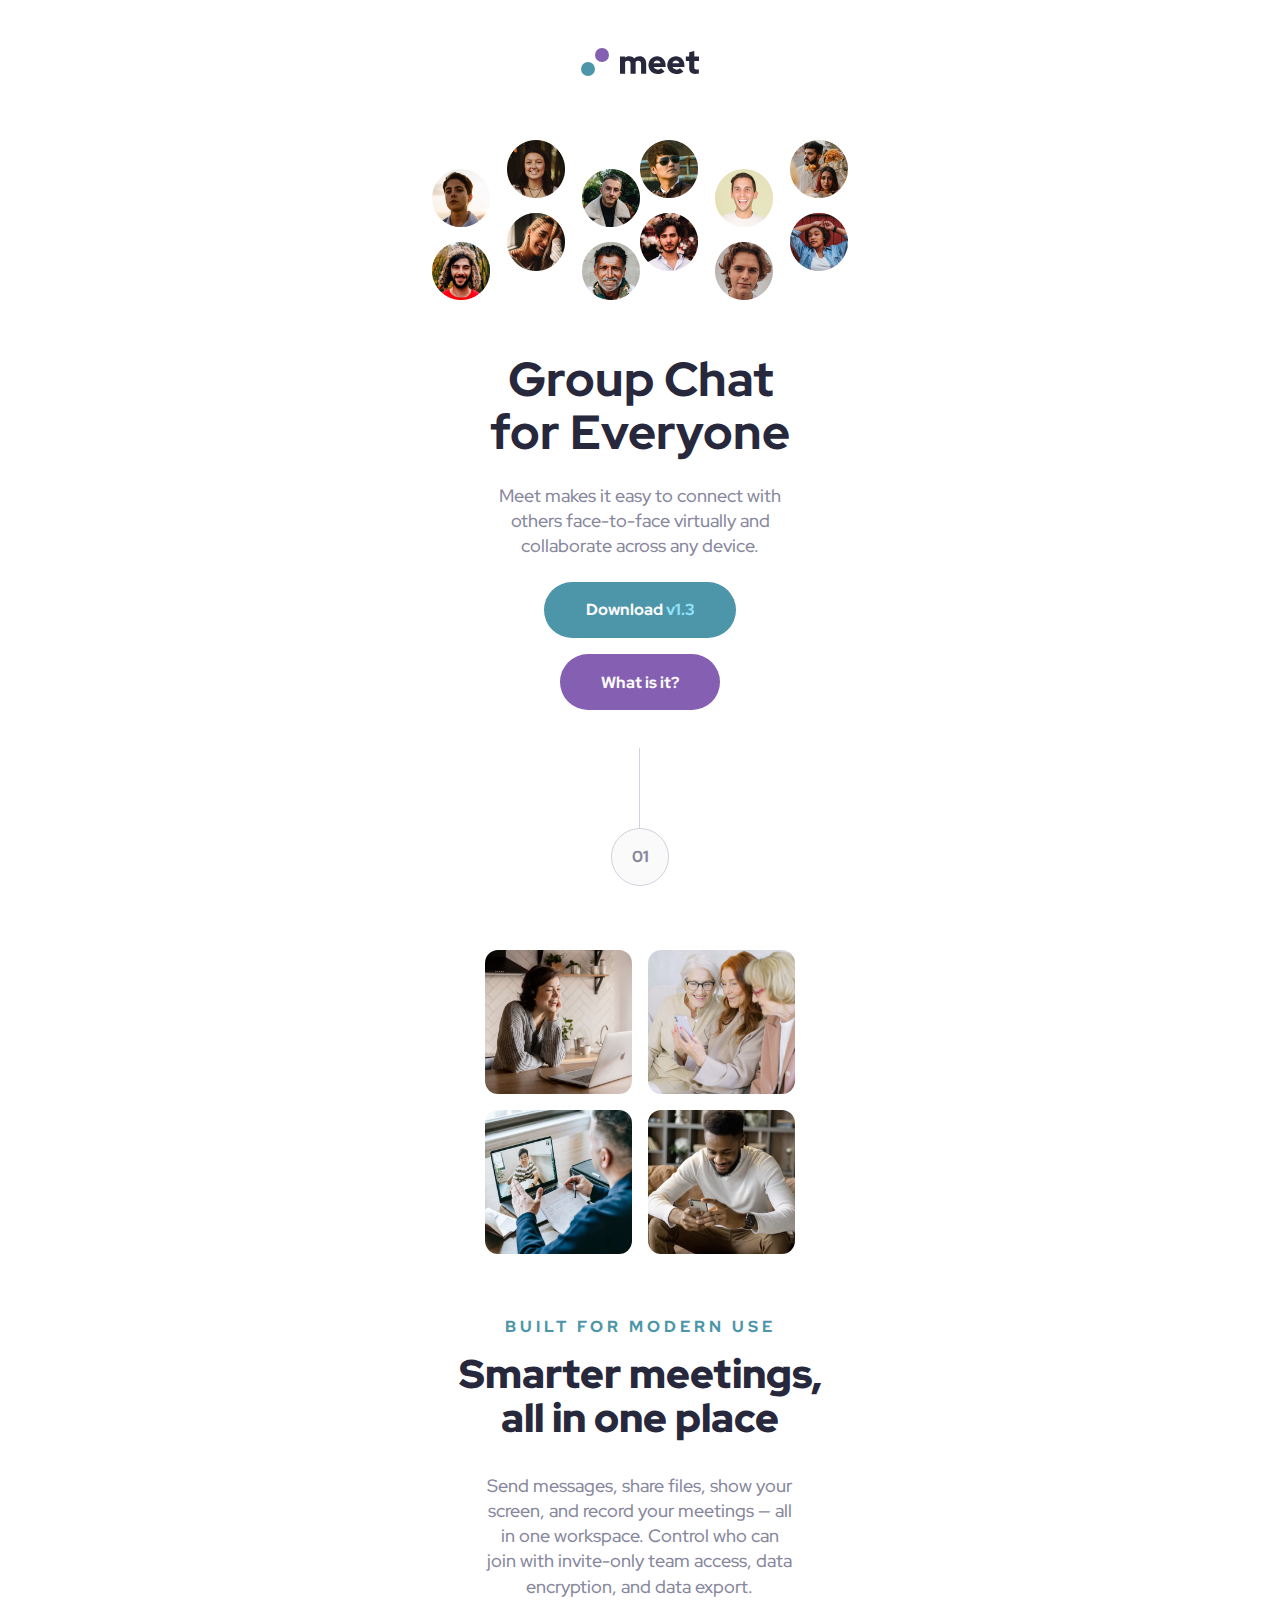
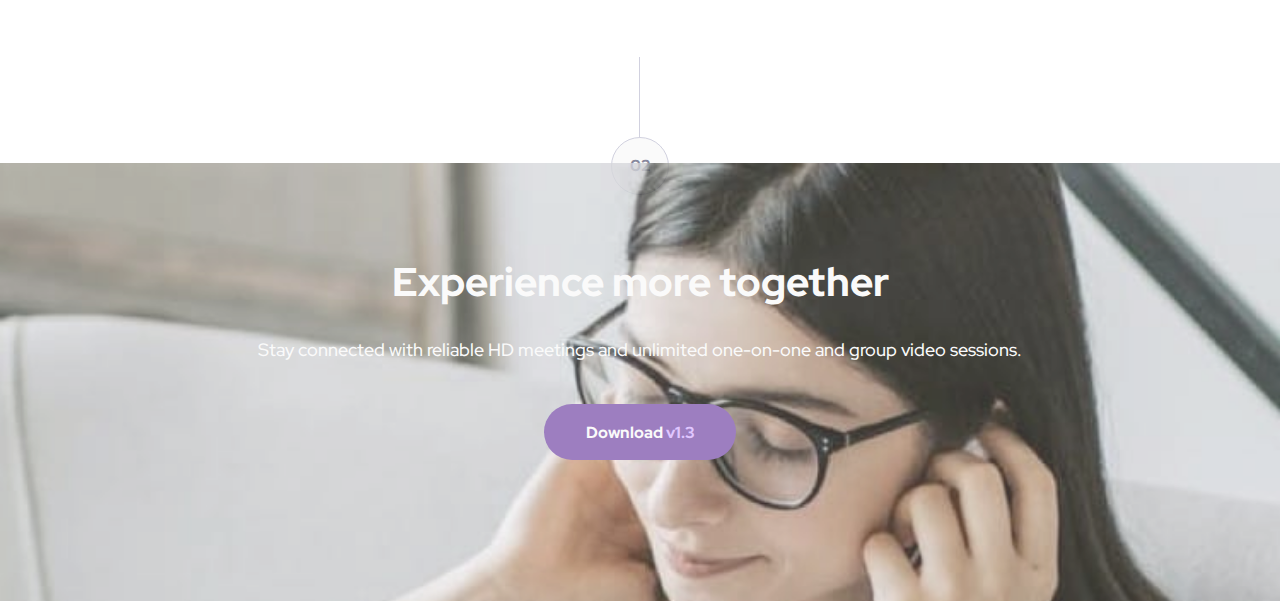
==== starter-code/index.html @ e4c96a00 "Initial commit" ====
<!DOCTYPE html>
<html lang="en">
<head>
  <meta charset="UTF-8">
  <meta name="viewport" content="width=device-width, initial-scale=1.0">

  <link rel="icon" type="image/png" sizes="32x32" href="./assets/favicon-32x32.png">
  <link rel="preconnect" href="https://fonts.googleapis.com">
  <link rel="preconnect" href="https://fonts.gstatic.com" crossorigin>
  <link href="https://fonts.googleapis.com/css2?family=Red+Hat+Display:ital,wght@0,300..900;1,300..900&display=swap" rel="stylesheet">
  <link rel="stylesheet" href="./style.css">
  
  <title>Frontend Mentor | Meet landing page</title>
</head>
<body>
  <!-- Nav -->
  <section>
    <div class="logo-container">
      <img class="logo" src="./assets/logo.svg" alt="logo">
    </div>
  </section>

  <!-- Hero -->
  <section>
    <div class="hero-container">
      <div class="hero-img-container">
        <div class="hero-img-left">
          <img src="./assets/desktop/image-hero-left.png" alt="users background" style=" width:13rem; height: 10rem;" >
        </div>
        <div class="hero-img-right">
          <img src="./assets/desktop/image-hero-right.png" alt="users background" style=" width:13rem; height: 10rem;">
        </div>
      </div>
      <div class="text-content">
        <h1 class="tp1 slate-900">Group Chat for Everyone</h1>
        <p class="product-description tp4 slate-600">Meet makes it easy to connect with others face-to-face virtually and collaborate across any device.</p>
        <div class="btn-container">
          <button class="blue-btn tp5">Download <span class="cyan-300">v1.3</span></button>
          <button class="purple-btn tp5">What is it?</button>
        </div>
      </div>
    </div>
  </section>

  <!-- Main Content -->
  <section>
    <div class="main-container">
      <div class="circle-container-1">
        <div class="vl"></div>
        <div class="circle"><p class="number slate-600 tp5">01</p></div>
      </div>
      <div class="img-collage">
        <img class="collage" src="./assets/desktop/image-woman-in-videocall.jpg" alt="image-woman-in-videocall" style=" width:9.2rem; height: 9rem;">
        <img class="collage" src="./assets/desktop/image-women-videochatting.jpg" alt="image-women-videochatting" style=" width:9.2rem; height: 9rem;">
        <img class="collage" src="./assets/desktop/image-men-in-meeting.jpg" alt="image-men-in-meeting" style=" width:9.2rem; height: 9rem;">
        <img class="collage" src="./assets/desktop/image-man-texting.jpg" alt="image-man-texting" style=" width:9.2rem; height: 9rem;">
      </div>
      <div class="text-content-2">
        <p class="blue-title tp3 cyan-600">Built for modern use</p>
        <h2 class="smarter-meetings tp2 slate-900">Smarter meetings, all in one place</h2>
        <p class="send-messages tp4 slate-600">Send messages, share files, show your screen, and record your meetings — all in one workspace. Control who can join with invite-only team access, data encryption, and data export.</p>
      </div>
    </div>
  </section>

  <!-- Footer -->
   <section>
    <div class="circle-container">
        <div class="vl"></div>
        <div class="circle"><p class="number slate-600 tp5">02</p></div>
    </div>
    
    <div class="footer-container blue-background">
      <h2 class="experience-title tp2">Experience more together</h2>
      <p class="stay-connected tp4">Stay connected with reliable HD meetings and unlimited one-on-one and group video sessions.</p>
      <div class="btn-container">
        <button class="purple-download tp5">Download <span class="purple-v">v1.3</span></button>
      </div>
    </div>
   </section>
  
  
  

  
</body>
</html>
---- starter-code/style.css ----
:root {
    /* Colors */
    --cyan-600: #4D96A9;
    --cyan-300: #8FE3F9;
    --purple-600: #855FB1;
    --purple-300: #D9B8FF;
    --slate-900: #28283D;
    --slate-600: #87879D;
    --slate-300: #D1D1DF;
    --white: #FAFAFA;
         
    /* Typography */
    --tp1-font-size: 3rem;
    --tp1-line-height: 110%;
    --tp1-letter-spacing: 0rem;

    --tp2-font-size: 2.5rem;
    --tp2-line-height: 110%;
    --tp2-letter-spacing: 0rem;

    --tp3-font-size: 1rem;
    --tp3-line-height: 110%;
    --tp3-letter-spacing: .25rem;

    --tp4-font-size: 1.125rem;
    --tp4-line-height: 140%;
    --tp4-letter-spacing: 0rem;

    --tp5-font-size: 1rem;
    --tp5-line-height: 150%;
    --tp5-letter-spacing: 0rem;
}

/* General Styling */

* {
    font-family: 'Red Hat Display';
}

.tp1 {
    font-size: var(--tp1-font-size);
    line-height: var(--tp1-line-height);
    letter-spacing: var(--tp1-letter-spacing);
}

.tp2 {
    font-size: var(--tp2-font-size);
    line-height: var(--tp2-line-height);
    letter-spacing: var(--tp2-letter-spacing);
}

.tp3 {
    font-size: var(--tp3-font-size);
    line-height: var(--tp3-line-height);
    letter-spacing: var(--tp3-letter-spacing);
}

.tp4 {
    font-size: var(--tp4-font-size);
    line-height: var(--tp4-line-height);
    letter-spacing: var(--tp4-letter-spacing);
}

.tp5 {
    font-size: var(--tp5-font-size);
    line-height: var(--tp5-line-height);
    letter-spacing: var(--tp5-letter-spacing);
}

.slate-900 {
    color: var(--slate-900);
}

.slate-600 {
    color: var(--slate-600);
}

.cyan-600 {
    color: var(--cyan-600)
}

.cyan-300 {
    color: var(--cyan-300);
}

body {
    margin: 0rem;
    padding: none;
}

/* Nav */
.logo-container {
    display: flex;
    justify-content: center;
    margin-top: 3rem;
    margin-bottom: 0rem;
    width: 23.5rem;
    margin-left: auto;
    margin-right: auto;
}

/* Hero */
.hero-container {
    width: 23.5rem;
    height: 40rem;
    margin-left: auto;
    margin-right: auto;
    margin-top: 0rem;
    padding-bottom: 0rem;
}

.hero-img-container {
    display: flex;
    flex-direction: row;
    justify-content: center;
    align-self: center;
    margin-top: 4rem;
}

.text-content {
    margin-left: 2rem;
    margin-right: 2rem;
}

h1 {
    text-align: center;
    font-weight: 800;
    margin-top: 3rem;
    margin-bottom: 1.5rem;
}

.product-description {
    text-align: center;
    margin-top: 0rem;
    margin-bottom: 0rem;
    font-weight: 500;
}

.btn-container {
    display: flex;
    flex-direction: column;
    justify-content: center;
    align-items: center;
    margin-top: 0rem;
    margin-bottom: 2rem;
}

.blue-btn {
    background-color: var(--cyan-600);
    color: var(--white);
    font-weight: 800;
    width: 12rem;
    height: 3.5rem;
    border: none;
    border-radius: 2rem;
    margin-top: 1.5rem;
    margin-bottom: 1rem;
}


.purple-btn {
    background-color: var(--purple-600);
    color: var(--white);
    font-weight: 800;
    width: 10rem;
    height: 3.5rem;
    border: none;
    border-radius: 2rem;
    margin-bottom: 0rem;
    padding-bottom: 0rem;
}

/* Main Content */
.circle-container-1 {
    margin-top: -2rem;
}
.vl {
    width: 1px;
    border-left: 1px solid var(--slate-300);
    height: 5rem;
    margin-left: auto;
    margin-right: auto;
}

.circle {
    width: 3.5rem;
    height: 3.5rem;
    border: var(--slate-300) solid 1px;
    border-radius: 50%;
    margin-left: auto;
    margin-right: auto;
    margin-bottom: 4rem;
    z-index: 100;
    background-color: var(--white);
}

.number {
    font-weight: 800;
    text-align: center;
    z-index: 100;
}

.img-collage {
    display: grid;
    grid-template-columns: 9.2rem 9.2rem;
    grid-template-rows: 9rem 9rem;
    gap: 1rem;
    justify-content: center;
}

.collage {
    border-radius: .825rem;
}

.text-content-2 {
    margin-top: 4rem;
}

.blue-title {
    text-transform: uppercase;
    text-align: center;
    font-weight: 800;
    margin-bottom: 0rem;
}

.smarter-meetings {
    width: 23rem;
    text-align: center;
    font-weight: 900;
    margin-top: 1rem;
    margin-left: auto;
    margin-right: auto;
}

.send-messages {
    width: 19.4rem;
    height: 7.5rem;
    text-align: center;
    font-weight: 500;
    margin-left: auto;
    margin-right: auto;
    margin-bottom: 4rem;
}

/* Footer */
.footer-container {
    width: 100%;
    height: 23.375rem;
    padding-top: 4rem;
    margin-top: -6rem;
    background-image: url(./assets/mobile/image-footer.jpg);
    background-position: center top;
    background-size: cover;
    z-index: -1; 
}

.blue-background {
    background-color: var(--cyan-600);
    opacity: 80%;
}

.experience-title {
    text-align: center;
    color: var(--white);
    font-weight: 800;
}

.stay-connected {
    color: var(--white);
    font-weight: 500;
    text-align: center;
    margin-left: 3rem;
    margin-right: 3rem;
}

.purple-download {
    background-color: var(--purple-600);
    color: var(--white);
    font-weight: 800;
    width: 12rem;
    height: 3.5rem;
    border: none;
    border-radius: 2rem;
    margin-top: 1.5rem;
    padding-bottom: 0rem; 
}

.purple-v {
    color: var(--purple-300);
}
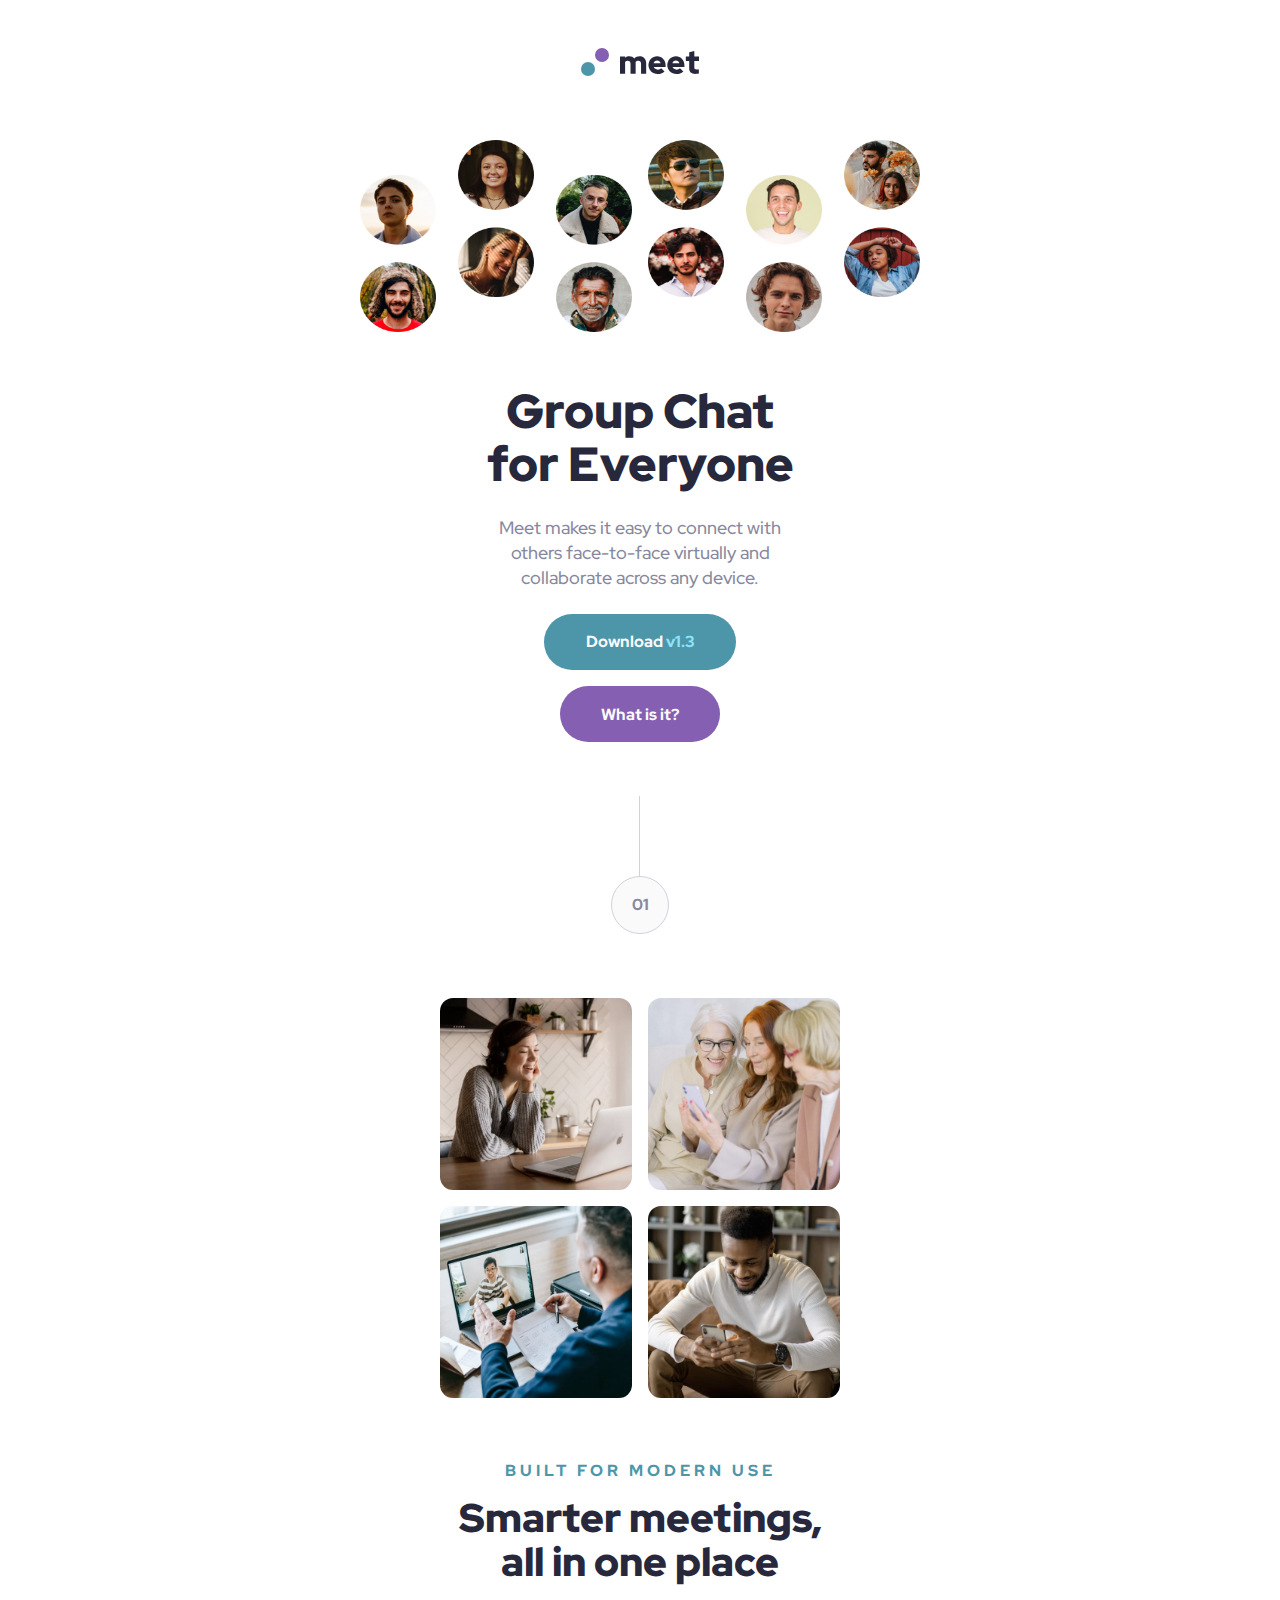
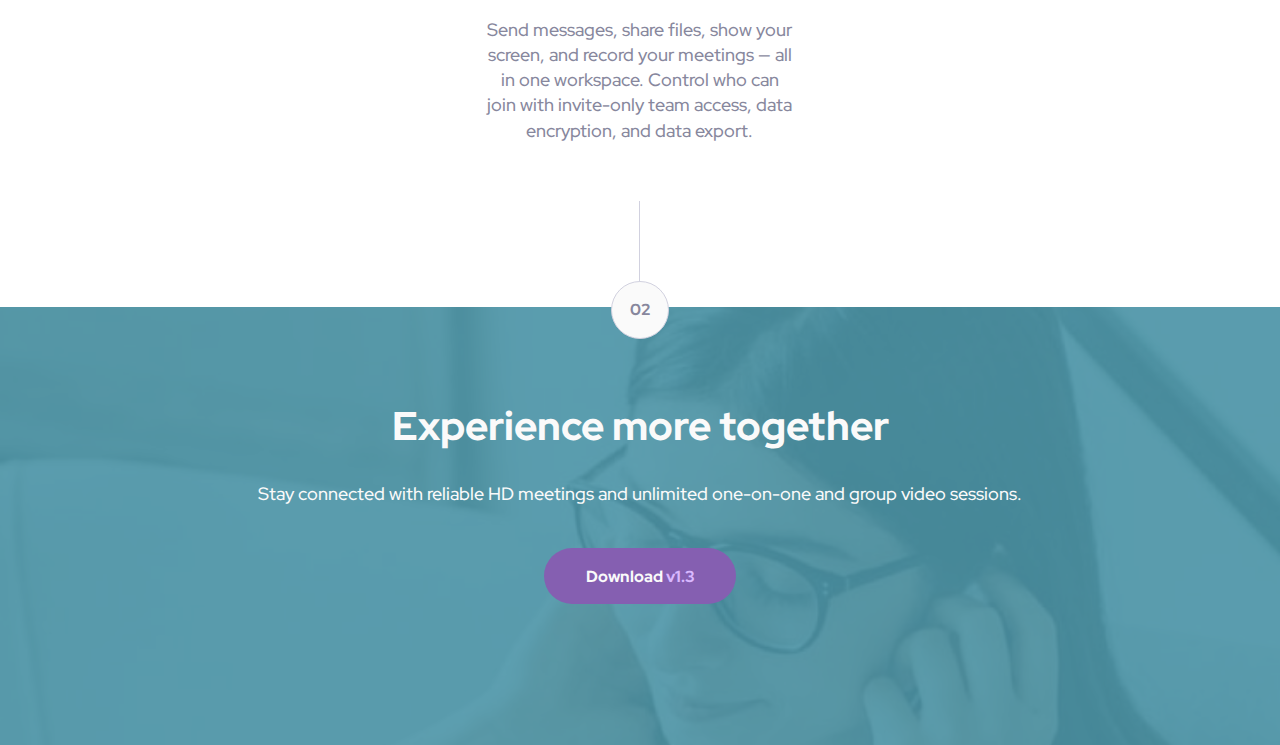
==== commit 2d3d7418: "resized collage, fixed footer index, and added color overlay." ====
--- a/starter-code/index.html
+++ b/starter-code/index.html
@@ -25,10 +25,10 @@
     <div class="hero-container">
       <div class="hero-img-container">
         <div class="hero-img-left">
-          <img src="./assets/desktop/image-hero-left.png" alt="users background" style=" width:13rem; height: 10rem;" >
+          <img src="./assets/desktop/image-hero-left.png" alt="users background" style=" width:17rem; height: 12rem;" >
         </div>
         <div class="hero-img-right">
-          <img src="./assets/desktop/image-hero-right.png" alt="users background" style=" width:13rem; height: 10rem;">
+          <img src="./assets/desktop/image-hero-right.png" alt="users background" style=" width:17rem; height: 12rem;">
         </div>
       </div>
       <div class="text-content">
@@ -50,10 +50,10 @@
         <div class="circle"><p class="number slate-600 tp5">01</p></div>
       </div>
       <div class="img-collage">
-        <img class="collage" src="./assets/desktop/image-woman-in-videocall.jpg" alt="image-woman-in-videocall" style=" width:9.2rem; height: 9rem;">
-        <img class="collage" src="./assets/desktop/image-women-videochatting.jpg" alt="image-women-videochatting" style=" width:9.2rem; height: 9rem;">
-        <img class="collage" src="./assets/desktop/image-men-in-meeting.jpg" alt="image-men-in-meeting" style=" width:9.2rem; height: 9rem;">
-        <img class="collage" src="./assets/desktop/image-man-texting.jpg" alt="image-man-texting" style=" width:9.2rem; height: 9rem;">
+        <img class="collage" src="./assets/desktop/image-woman-in-videocall.jpg" alt="image-woman-in-videocall" style=" width:12rem; height: 12rem;">
+        <img class="collage" src="./assets/desktop/image-women-videochatting.jpg" alt="image-women-videochatting" style=" width:12rem; height: 12rem;">
+        <img class="collage" src="./assets/desktop/image-men-in-meeting.jpg" alt="image-men-in-meeting" style=" width:12rem; height: 12rem;">
+        <img class="collage" src="./assets/desktop/image-man-texting.jpg" alt="image-man-texting" style=" width:12rem; height: 12rem;">
       </div>
       <div class="text-content-2">
         <p class="blue-title tp3 cyan-600">Built for modern use</p>
@@ -70,7 +70,7 @@
         <div class="circle"><p class="number slate-600 tp5">02</p></div>
     </div>
     
-    <div class="footer-container blue-background">
+    <div class="footer-container">
       <h2 class="experience-title tp2">Experience more together</h2>
       <p class="stay-connected tp4">Stay connected with reliable HD meetings and unlimited one-on-one and group video sessions.</p>
       <div class="btn-container">
--- a/starter-code/style.css
+++ b/starter-code/style.css
@@ -86,6 +86,7 @@
 body {
     margin: 0rem;
     padding: none;
+    overflow-x: hidden;
 }
 
 /* Nav */
@@ -117,6 +118,16 @@
     margin-top: 4rem;
 }
 
+.hero-img-left {
+    margin-left: -4rem;
+    margin-right: .5rem;
+}
+
+.hero-img-right {
+    margin-left: .5rem;
+    margin-right: -4rem;
+}
+
 .text-content {
     margin-left: 2rem;
     margin-right: 2rem;
@@ -124,7 +135,7 @@
 
 h1 {
     text-align: center;
-    font-weight: 800;
+    font-weight: 900;
     margin-top: 3rem;
     margin-bottom: 1.5rem;
 }
@@ -172,7 +183,7 @@
 
 /* Main Content */
 .circle-container-1 {
-    margin-top: -2rem;
+    margin-top: 1rem;
 }
 .vl {
     width: 1px;
@@ -202,8 +213,8 @@
 
 .img-collage {
     display: grid;
-    grid-template-columns: 9.2rem 9.2rem;
-    grid-template-rows: 9rem 9rem;
+    grid-template-columns: 12rem 12rem;
+    grid-template-rows: 12rem 12rem;
     gap: 1rem;
     justify-content: center;
 }
@@ -248,16 +259,24 @@
     height: 23.375rem;
     padding-top: 4rem;
     margin-top: -6rem;
-    background-image: url(./assets/mobile/image-footer.jpg);
+    background-image: url("./assets/mobile/image-footer.jpg"), linear-gradient(rgba(0,0,0,0.5),rgba(0,0,0,0.5));
+    background-blend-mode: multiply;
+    /* background-image: url(); */
     background-position: center top;
     background-size: cover;
-    z-index: -1; 
-}
-
-.blue-background {
-    background-color: var(--cyan-600);
-    opacity: 80%;
-}
+    position: relative;
+    z-index: -5; 
+}
+
+.footer-container:before {
+    content: "";
+    position: absolute;
+    left: 0; right: 0;
+    top: 0; bottom: 0;
+    background: rgba(77,150,168,.9);
+    z-index: -4;
+
+  }
 
 .experience-title {
     text-align: center;
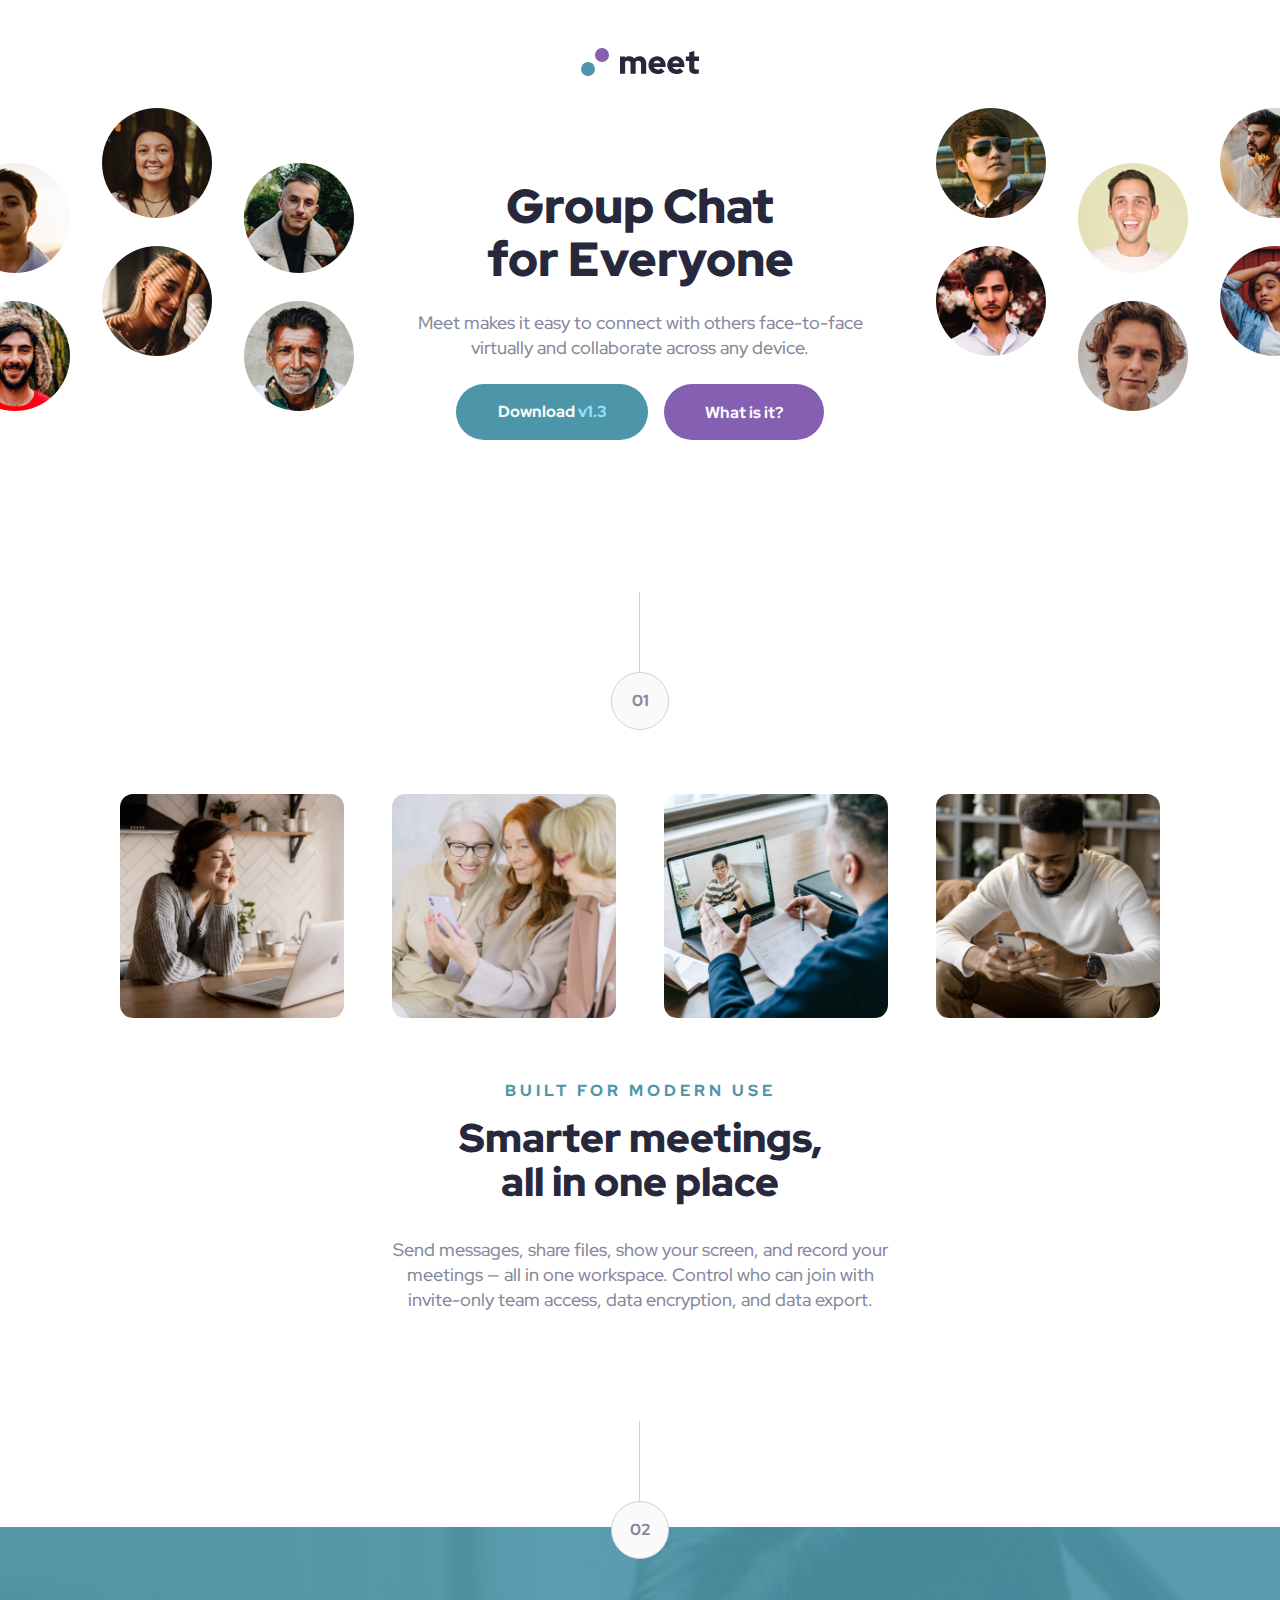
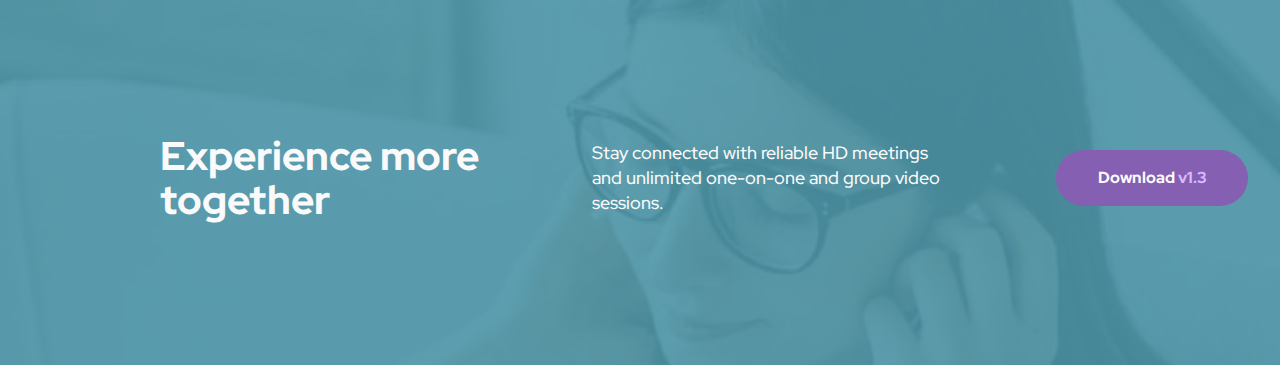
==== commit dd25889c: "Made structural changes to HTML to allow for desktop design to work. Updated media query for mobile " ====
--- a/starter-code/index.html
+++ b/starter-code/index.html
@@ -23,14 +23,12 @@
   <!-- Hero -->
   <section>
     <div class="hero-container">
-      <div class="hero-img-container">
         <div class="hero-img-left">
-          <img src="./assets/desktop/image-hero-left.png" alt="users background" style=" width:17rem; height: 12rem;" >
+          <img class="left-img" src="./assets/desktop/image-hero-left.png" alt="users background">
         </div>
         <div class="hero-img-right">
-          <img src="./assets/desktop/image-hero-right.png" alt="users background" style=" width:17rem; height: 12rem;">
+          <img class="right-img" src="./assets/desktop/image-hero-right.png" alt="users background">
         </div>
-      </div>
       <div class="text-content">
         <h1 class="tp1 slate-900">Group Chat for Everyone</h1>
         <p class="product-description tp4 slate-600">Meet makes it easy to connect with others face-to-face virtually and collaborate across any device.</p>
@@ -50,10 +48,10 @@
         <div class="circle"><p class="number slate-600 tp5">01</p></div>
       </div>
       <div class="img-collage">
-        <img class="collage" src="./assets/desktop/image-woman-in-videocall.jpg" alt="image-woman-in-videocall" style=" width:12rem; height: 12rem;">
-        <img class="collage" src="./assets/desktop/image-women-videochatting.jpg" alt="image-women-videochatting" style=" width:12rem; height: 12rem;">
-        <img class="collage" src="./assets/desktop/image-men-in-meeting.jpg" alt="image-men-in-meeting" style=" width:12rem; height: 12rem;">
-        <img class="collage" src="./assets/desktop/image-man-texting.jpg" alt="image-man-texting" style=" width:12rem; height: 12rem;">
+        <img class="collage" src="./assets/desktop/image-woman-in-videocall.jpg" alt="image-woman-in-videocall">
+        <img class="collage" src="./assets/desktop/image-women-videochatting.jpg" alt="image-women-videochatting">
+        <img class="collage" src="./assets/desktop/image-men-in-meeting.jpg" alt="image-men-in-meeting">
+        <img class="collage" src="./assets/desktop/image-man-texting.jpg" alt="image-man-texting">
       </div>
       <div class="text-content-2">
         <p class="blue-title tp3 cyan-600">Built for modern use</p>
@@ -78,10 +76,5 @@
       </div>
     </div>
    </section>
-  
-  
-  
-
-  
 </body>
 </html>--- a/starter-code/style.css
+++ b/starter-code/style.css
@@ -102,46 +102,51 @@
 
 /* Hero */
 .hero-container {
-    width: 23.5rem;
+    display: grid;
+    grid-template-columns: 17rem 17rem;
+    grid-template-rows: 1fr 1fr;
+    justify-content: center;
+    width: 100%;
     height: 40rem;
     margin-left: auto;
     margin-right: auto;
-    margin-top: 0rem;
+    margin-top: 2rem;
     padding-bottom: 0rem;
 }
 
-.hero-img-container {
-    display: flex;
-    flex-direction: row;
-    justify-content: center;
-    align-self: center;
-    margin-top: 4rem;
-}
-
 .hero-img-left {
-    margin-left: -4rem;
-    margin-right: .5rem;
+    grid-area: 1/1/2/2;
 }
 
 .hero-img-right {
-    margin-left: .5rem;
-    margin-right: -4rem;
+    grid-area: 1/2/2/3;
 }
 
 .text-content {
-    margin-left: 2rem;
-    margin-right: 2rem;
+    grid-area: 2/1/3/3;
+}
+
+.left-img, .right-img {
+    width: 17rem;
+    height: 12rem;
+    object-fit: fill;
 }
 
 h1 {
+    width: 20rem;
     text-align: center;
     font-weight: 900;
+    margin-left: auto;
+    margin-right: auto;
     margin-top: 3rem;
     margin-bottom: 1.5rem;
 }
 
 .product-description {
-    text-align: center;
+    width: 20rem;
+    text-align: center;
+    margin-left: auto;
+    margin-right: auto;
     margin-top: 0rem;
     margin-bottom: 0rem;
     font-weight: 500;
@@ -220,7 +225,10 @@
 }
 
 .collage {
+    width: 12rem;
+    height: 12rem;
     border-radius: .825rem;
+    object-fit: cover;
 }
 
 .text-content-2 {
@@ -306,4 +314,133 @@
 
 .purple-v {
     color: var(--purple-300);
+}
+
+@media screen and (min-width: 800px) {
+    h1 {
+        margin-top: 4.5rem;
+    }
+
+    .hero-container {
+        display: grid;
+        grid-template-columns: 25rem 25rem;
+        grid-template-rows: 1fr 1fr;
+        justify-content: center;
+    }
+
+    .left-img, .right-img {
+        width: auto;
+        height: auto;
+    }
+
+    .hero-img-left {
+        margin-right: 1rem;
+    }
+
+    .hero-img-right {
+        margin-left: 1rem;
+    }
+
+    .product-description {
+        width: 28rem; 
+    }
+    
+    .btn-container {
+        display: flex;
+        flex-direction: row;
+        margin-top: 1.5rem;
+    }
+
+    .blue-btn {
+        margin: 0;
+        margin-right: .5rem;
+    }
+
+    .purple-btn {
+        margin-left: .5rem;
+    }
+
+    .circle-container-1 {
+        margin-top: 7.5rem;
+    }
+
+    .img-collage {
+        display: grid;
+        grid-template-columns: 9.5rem 9.5rem 9.5rem 9.5rem;
+        grid-template-rows: 10rem;
+        column-gap: 1.5rem;
+    }
+
+    .collage {
+        width: 9.5rem;
+        height: 10rem;
+        object-fit: cover;
+    }
+
+    .send-messages {
+        width: 31.5rem;
+    }
+
+    .stay-connected {
+        width: 31.5rem;
+        margin-left: auto;
+        margin-right: auto;
+    }
+    .purple-download {
+        margin-top: .5rem;
+    }
+}
+
+@media screen and (min-width: 1200px) {
+    .hero-container {
+        display: grid;
+        grid-template-columns: 25rem 35rem 25rem;
+        grid-template-rows: 1fr;
+        justify-content: center;
+        height: auto;
+    }
+
+    .hero-img-left {
+        grid-area: 1/1/2/2; 
+    }
+
+    .hero-img-right {
+        grid-area: 1/3/2/4;
+    }
+
+    .text-content {
+        grid-area: 1/2/2/3;
+    }
+
+    .img-collage {
+        display: grid;
+        grid-template-columns: 14rem 14rem 14rem 14rem;
+        grid-template-rows: 14rem;
+        column-gap: 3rem;
+    }
+
+    .collage {
+        width: 14rem;
+        height: 14rem;
+        object-fit: cover;
+    }
+
+    .footer-container {
+        display: grid;
+        grid-template-columns: 1fr 1fr .5fr;
+        justify-content: center;
+        align-items: center;
+    }
+
+    .experience-title {
+        width: auto;
+        text-align: left;
+        padding-left: 10rem;
+    }
+
+    .stay-connected {
+        width: 22rem;
+        text-align: left;
+    }
+
 }